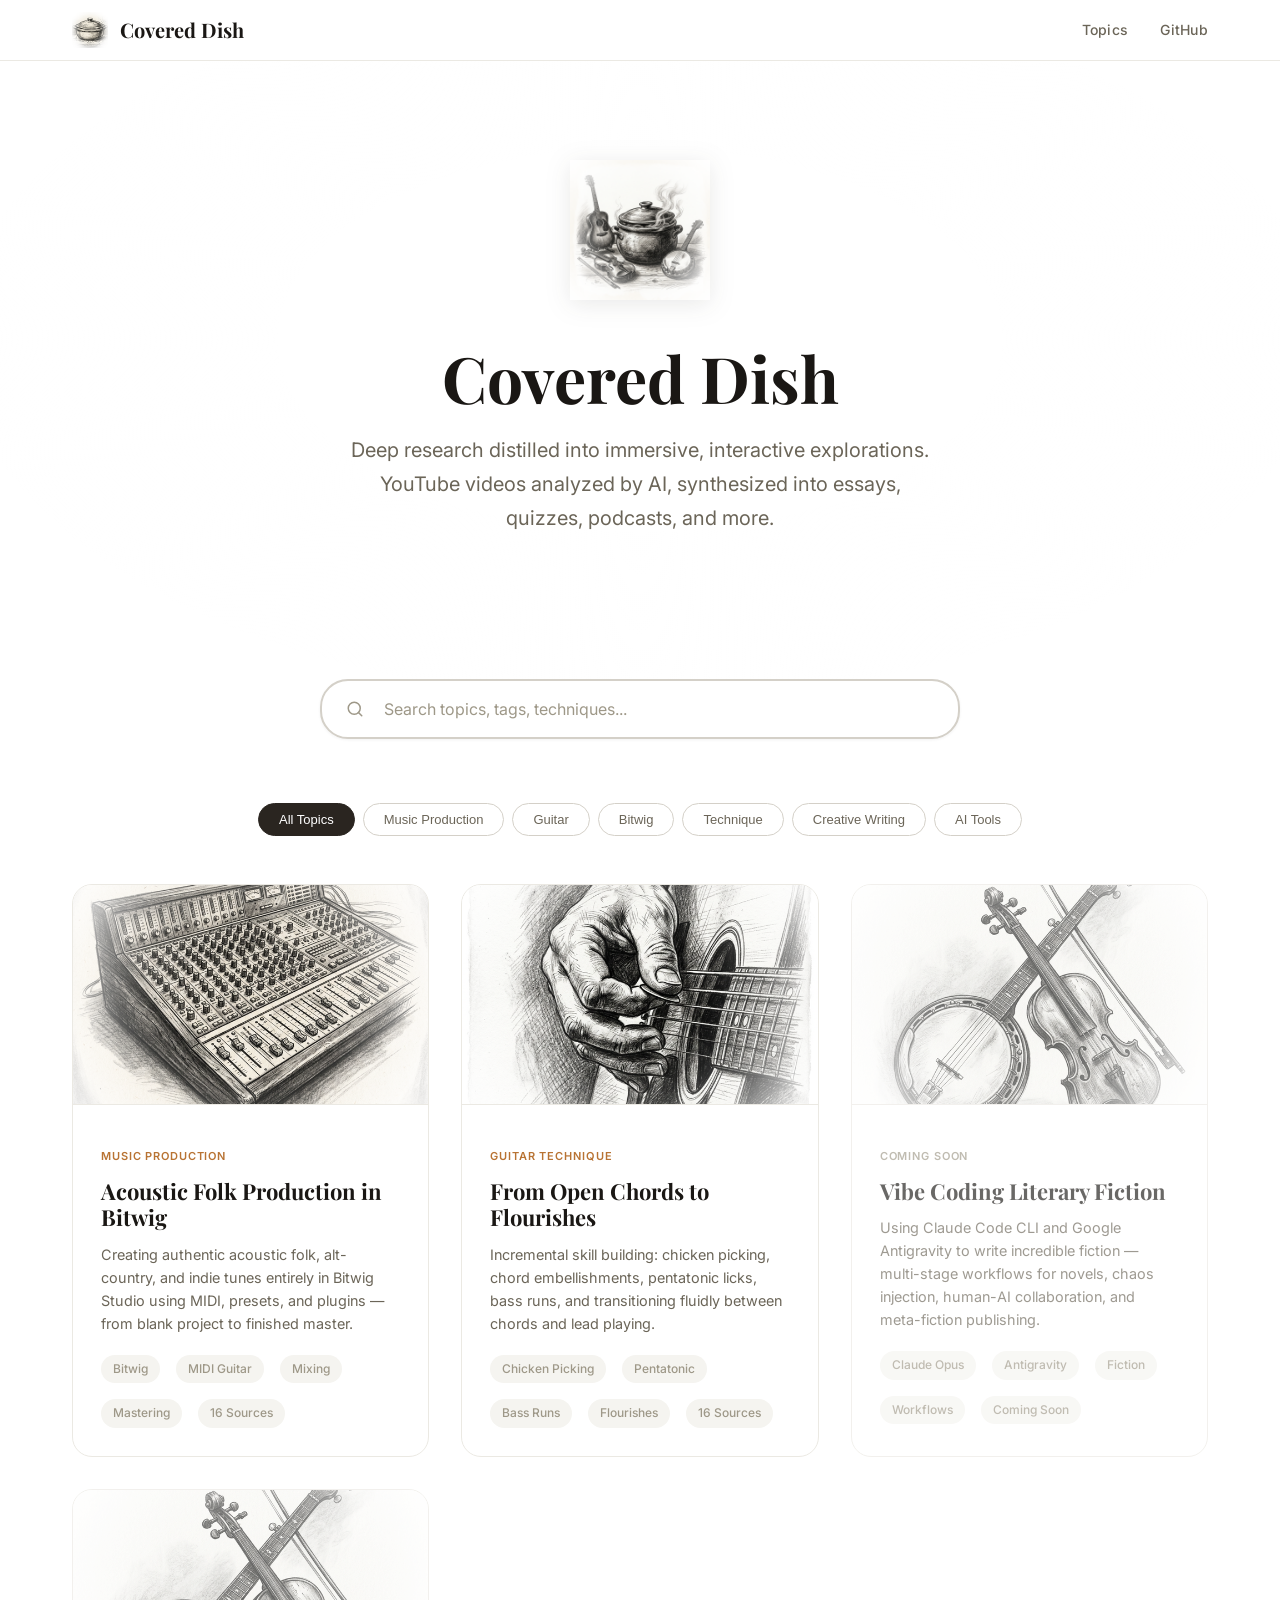
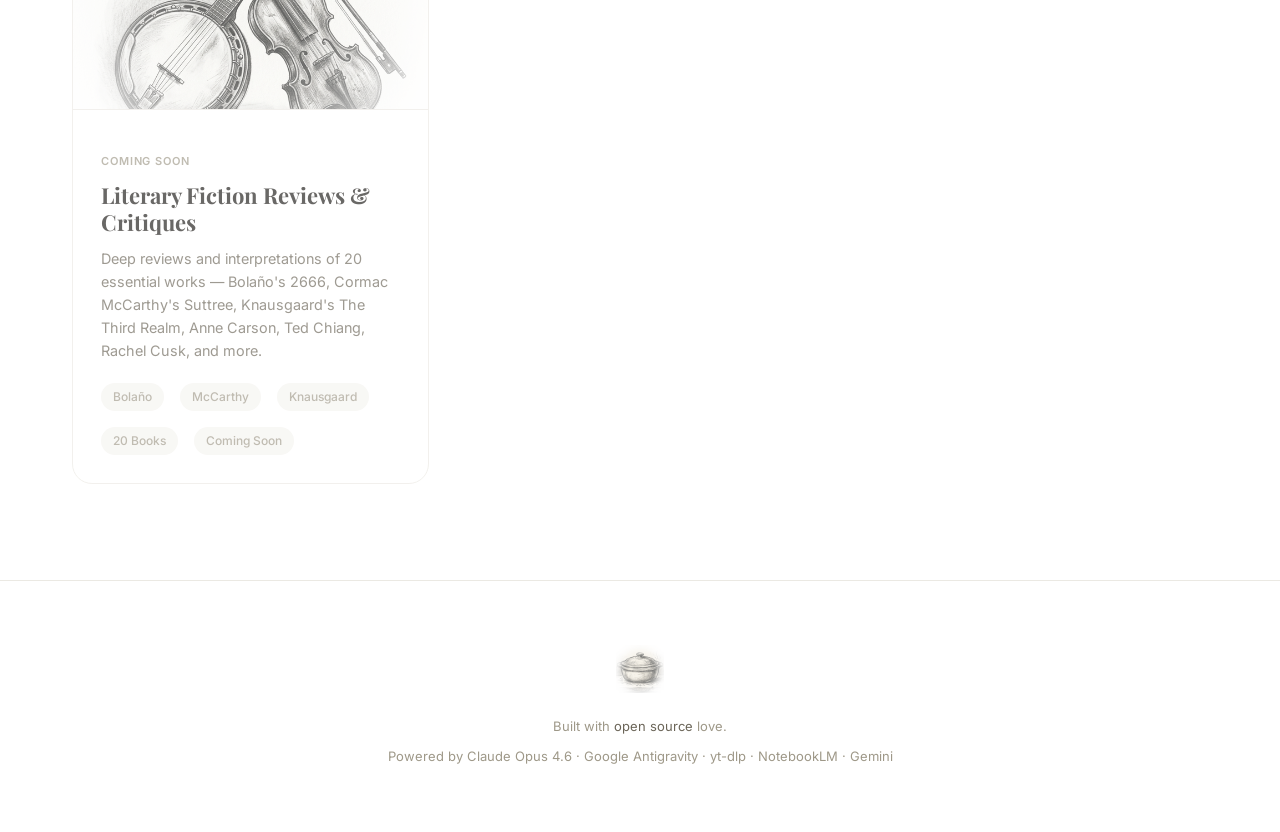
==== docs/index.html @ efb933a5 "feat: build GitHub Pages site with premium design - Home page: immersive hero, search/filter, 4 topi" ====
<!DOCTYPE html>
<html lang="en">

<head>
  <meta charset="UTF-8">
  <meta name="viewport" content="width=device-width, initial-scale=1.0">
  <title>Covered Dish — Music Production Research Hub</title>
  <meta name="description"
    content="Deep research into acoustic folk production, guitar techniques, and creative workflows. Powered by AI-synthesized video analysis.">
  <link rel="stylesheet" href="css/style.css">
  <link rel="icon" href="images/logo.png" type="image/png">
</head>

<body>

  <!-- Navigation -->
  <nav class="nav" id="nav">
    <div class="nav-inner">
      <a href="/" class="nav-logo">
        <img src="images/logo.png" alt="Covered Dish">
        <span>Covered Dish</span>
      </a>
      <div class="nav-links">
        <a href="#topics">Topics</a>
        <a href="https://github.com/covered-dish/covered-dish.github.io" target="_blank">GitHub</a>
      </div>
    </div>
  </nav>

  <!-- Hero -->
  <section class="hero">
    <div class="hero-content">
      <img src="images/covered_dish_hero.png" alt="Covered Dish" class="hero-logo">
      <h1>Covered Dish</h1>
      <p class="hero-tagline">Deep research distilled into immersive, interactive explorations. YouTube videos analyzed
        by AI, synthesized into essays, quizzes, podcasts, and more.</p>
    </div>
  </section>

  <!-- Search & Filter -->
  <section class="container" id="topics">
    <div class="search-section">
      <div class="search-box">
        <div class="search-icon">
          <svg width="18" height="18" viewBox="0 0 24 24" fill="none" stroke="currentColor" stroke-width="2"
            stroke-linecap="round" stroke-linejoin="round">
            <circle cx="11" cy="11" r="8" />
            <line x1="21" y1="21" x2="16.65" y2="16.65" />
          </svg>
        </div>
        <input type="text" class="search-input" id="searchInput" placeholder="Search topics, tags, techniques...">
      </div>
    </div>

    <div class="filter-tags" id="filterTags">
      <button class="filter-tag active" data-filter="all">All Topics</button>
      <button class="filter-tag" data-filter="music-production">Music Production</button>
      <button class="filter-tag" data-filter="guitar">Guitar</button>
      <button class="filter-tag" data-filter="bitwig">Bitwig</button>
      <button class="filter-tag" data-filter="technique">Technique</button>
      <button class="filter-tag" data-filter="creative-writing">Creative Writing</button>
      <button class="filter-tag" data-filter="ai-tools">AI Tools</button>
    </div>

    <!-- Topic Cards -->
    <div class="topics-grid" id="topicsGrid">

      <!-- Card 1: Bitwig Acoustic Folk -->
      <a href="topics/bitwig-acoustic/index.html" class="topic-card" data-tags="music-production,bitwig,guitar"
        data-search="bitwig acoustic folk country indie rock midi guitar mixing mastering presets instruments plugins">
        <img src="images/mixing_console_sketch.png" alt="Mixing Console" class="topic-card-image">
        <div class="topic-card-body">
          <span class="topic-card-category">Music Production</span>
          <h3>Acoustic Folk Production in Bitwig</h3>
          <p>Creating authentic acoustic folk, alt-country, and indie tunes entirely in Bitwig Studio using MIDI,
            presets, and plugins — from blank project to finished master.</p>
          <div class="topic-card-meta">
            <span class="topic-card-tag">Bitwig</span>
            <span class="topic-card-tag">MIDI Guitar</span>
            <span class="topic-card-tag">Mixing</span>
            <span class="topic-card-tag">Mastering</span>
            <span class="topic-card-tag">16 Sources</span>
          </div>
        </div>
      </a>

      <!-- Card 2: Guitar Technique -->
      <a href="topics/guitar-technique/index.html" class="topic-card" data-tags="guitar,technique"
        data-search="acoustic guitar chicken picking travis picking pentatonic flourishes riffs bass runs chords strumming embellishments capo bluegrass country">
        <img src="images/chicken_picking_sketch.png" alt="Guitar Technique" class="topic-card-image">
        <div class="topic-card-body">
          <span class="topic-card-category">Guitar Technique</span>
          <h3>From Open Chords to Flourishes</h3>
          <p>Incremental skill building: chicken picking, chord embellishments, pentatonic licks, bass runs, and
            transitioning fluidly between chords and lead playing.</p>
          <div class="topic-card-meta">
            <span class="topic-card-tag">Chicken Picking</span>
            <span class="topic-card-tag">Pentatonic</span>
            <span class="topic-card-tag">Bass Runs</span>
            <span class="topic-card-tag">Flourishes</span>
            <span class="topic-card-tag">16 Sources</span>
          </div>
        </div>
      </a>

      <!-- Card 3: Vibe Coding Fiction (Coming Soon) -->
      <div class="topic-card" data-tags="creative-writing,ai-tools"
        data-search="vibe coding fiction novel writing claude code antigravity workflow research outline draft edit publish meta-fiction"
        style="opacity: 0.65; cursor: default;">
        <img src="images/banjo_fiddle_sketch.png" alt="Fiction Writing" class="topic-card-image">
        <div class="topic-card-body">
          <span class="topic-card-category" style="color: var(--warm-gray-400);">Coming Soon</span>
          <h3>Vibe Coding Literary Fiction</h3>
          <p>Using Claude Code CLI and Google Antigravity to write incredible fiction — multi-stage workflows for
            novels, chaos injection, human-AI collaboration, and meta-fiction publishing.</p>
          <div class="topic-card-meta">
            <span class="topic-card-tag">Claude Opus</span>
            <span class="topic-card-tag">Antigravity</span>
            <span class="topic-card-tag">Fiction</span>
            <span class="topic-card-tag">Workflows</span>
            <span class="topic-card-tag">Coming Soon</span>
          </div>
        </div>
      </div>

      <!-- Card 4: Literary Fiction Reviews (Coming Soon) -->
      <div class="topic-card" data-tags="creative-writing"
        data-search="literary fiction reviews critiques interpretations bolano mccarthy knausgaard carson cusk coetzee chiang orwell pessoa johnson everett williams lethem smith mann carrington watkins krastev kagan"
        style="opacity: 0.65; cursor: default;">
        <img src="images/banjo_fiddle_sketch.png" alt="Books" class="topic-card-image">
        <div class="topic-card-body">
          <span class="topic-card-category" style="color: var(--warm-gray-400);">Coming Soon</span>
          <h3>Literary Fiction Reviews & Critiques</h3>
          <p>Deep reviews and interpretations of 20 essential works — Bolaño's 2666, Cormac McCarthy's Suttree,
            Knausgaard's The Third Realm, Anne Carson, Ted Chiang, Rachel Cusk, and more.</p>
          <div class="topic-card-meta">
            <span class="topic-card-tag">Bolaño</span>
            <span class="topic-card-tag">McCarthy</span>
            <span class="topic-card-tag">Knausgaard</span>
            <span class="topic-card-tag">20 Books</span>
            <span class="topic-card-tag">Coming Soon</span>
          </div>
        </div>
      </div>

    </div>
  </section>

  <!-- Footer -->
  <footer class="footer">
    <img src="images/logo.png" alt="Covered Dish" class="footer-logo">
    <p>Built with <a href="https://github.com/covered-dish/covered-dish.github.io">open source</a> love.</p>
    <p style="margin-top: 0.5rem;">Powered by Claude Opus 4.6 · Google Antigravity · yt-dlp · NotebookLM · Gemini</p>
  </footer>

  <!-- Back to top -->
  <button class="back-to-top" id="backToTop" aria-label="Back to top">↑</button>

  <script src="js/app.js"></script>
</body>

</html>
---- docs/css/style.css ----
/* ============================================================
   Covered Dish — Design System
   White background, charcoal illustration aesthetic
   ============================================================ */

@import url('https://fonts.googleapis.com/css2?family=Inter:wght@300;400;500;600;700&family=Playfair+Display:ital,wght@0,400;0,700;1,400&display=swap');

/* === Reset & Base === */
*, *::before, *::after { box-sizing: border-box; margin: 0; padding: 0; }

:root {
  --white: #ffffff;
  --off-white: #fafaf8;
  --warm-gray-50: #f5f4f0;
  --warm-gray-100: #ebe9e3;
  --warm-gray-200: #d4d0c8;
  --warm-gray-400: #9e9888;
  --warm-gray-600: #6b6558;
  --warm-gray-800: #3d382e;
  --charcoal: #2a2520;
  --ink: #1a1714;
  --accent-warm: #8b7355;
  --accent-copper: #b87333;
  --accent-sage: #7a8b6f;
  --accent-clay: #c4703f;
  --shadow-sm: 0 1px 3px rgba(42, 37, 32, 0.06);
  --shadow-md: 0 4px 12px rgba(42, 37, 32, 0.08);
  --shadow-lg: 0 8px 30px rgba(42, 37, 32, 0.12);
  --shadow-xl: 0 16px 50px rgba(42, 37, 32, 0.15);
  --radius-sm: 8px;
  --radius-md: 12px;
  --radius-lg: 20px;
  --radius-xl: 28px;
  --transition: 0.3s cubic-bezier(0.4, 0, 0.2, 1);
  --transition-spring: 0.4s cubic-bezier(0.34, 1.56, 0.64, 1);
}

html { scroll-behavior: smooth; font-size: 16px; }

body {
  font-family: 'Inter', -apple-system, BlinkMacSystemFont, sans-serif;
  background: var(--white);
  color: var(--charcoal);
  line-height: 1.7;
  -webkit-font-smoothing: antialiased;
  overflow-x: hidden;
}

h1, h2, h3, h4 {
  font-family: 'Playfair Display', Georgia, serif;
  line-height: 1.2;
  color: var(--ink);
}

a { color: var(--accent-warm); text-decoration: none; transition: color var(--transition); }
a:hover { color: var(--accent-copper); }

img { max-width: 100%; height: auto; }

/* === Layout === */
.container { max-width: 1200px; margin: 0 auto; padding: 0 2rem; }
.container-narrow { max-width: 800px; margin: 0 auto; padding: 0 2rem; }

/* === Navigation === */
.nav {
  position: fixed; top: 0; left: 0; right: 0; z-index: 100;
  background: rgba(255, 255, 255, 0.92);
  backdrop-filter: blur(20px);
  border-bottom: 1px solid var(--warm-gray-100);
  transition: var(--transition);
}
.nav.scrolled {
  box-shadow: var(--shadow-md);
}
.nav-inner {
  display: flex; align-items: center; justify-content: space-between;
  max-width: 1200px; margin: 0 auto; padding: 0.75rem 2rem;
}
.nav-logo {
  display: flex; align-items: center; gap: 0.75rem;
  font-family: 'Playfair Display', serif; font-size: 1.25rem;
  font-weight: 700; color: var(--ink);
}
.nav-logo img { height: 36px; width: 36px; object-fit: contain; }
.nav-links { display: flex; gap: 2rem; align-items: center; }
.nav-links a {
  font-size: 0.875rem; font-weight: 500; color: var(--warm-gray-600);
  letter-spacing: 0.02em; position: relative;
}
.nav-links a::after {
  content: ''; position: absolute; bottom: -4px; left: 0; width: 0;
  height: 2px; background: var(--accent-copper); transition: width var(--transition);
}
.nav-links a:hover { color: var(--ink); }
.nav-links a:hover::after { width: 100%; }

/* === Hero Section === */
.hero {
  padding: 10rem 2rem 6rem;
  text-align: center;
  position: relative;
  overflow: hidden;
}
.hero::before {
  content: ''; position: absolute; inset: 0;
  background: radial-gradient(ellipse at center, transparent 40%, var(--white) 75%);
  z-index: 1;
}
.hero-content { position: relative; z-index: 2; }
.hero-logo {
  width: 140px; height: 140px;
  margin: 0 auto 2rem;
  animation: fadeInScale 1s ease-out;
  filter: drop-shadow(0 4px 12px rgba(42, 37, 32, 0.1));
}
@keyframes fadeInScale {
  from { opacity: 0; transform: scale(0.8) translateY(20px); }
  to { opacity: 1; transform: scale(1) translateY(0); }
}
.hero h1 {
  font-size: clamp(2.5rem, 5vw, 4rem);
  margin-bottom: 1rem;
  animation: fadeInUp 1s ease-out 0.2s both;
}
.hero-tagline {
  font-size: 1.25rem; color: var(--warm-gray-600);
  max-width: 600px; margin: 0 auto 3rem;
  animation: fadeInUp 1s ease-out 0.4s both;
}
@keyframes fadeInUp {
  from { opacity: 0; transform: translateY(20px); }
  to { opacity: 1; transform: translateY(0); }
}

/* === Search === */
.search-section {
  max-width: 640px; margin: 0 auto 4rem;
  animation: fadeInUp 1s ease-out 0.6s both;
}
.search-box {
  position: relative;
  display: flex; align-items: center;
  background: var(--white);
  border: 2px solid var(--warm-gray-200);
  border-radius: var(--radius-xl);
  padding: 0.25rem;
  transition: var(--transition);
  box-shadow: var(--shadow-sm);
}
.search-box:focus-within {
  border-color: var(--accent-copper);
  box-shadow: var(--shadow-md), 0 0 0 4px rgba(184, 115, 51, 0.1);
}
.search-icon {
  padding: 0 0.75rem 0 1.25rem;
  color: var(--warm-gray-400);
  display: flex; align-items: center;
}
.search-input {
  flex: 1; border: none; outline: none;
  font-size: 1rem; font-family: inherit;
  padding: 0.875rem 0.5rem; background: transparent;
  color: var(--charcoal);
}
.search-input::placeholder { color: var(--warm-gray-400); }

/* === Filter Tags === */
.filter-tags {
  display: flex; flex-wrap: wrap; gap: 0.5rem;
  justify-content: center; margin-bottom: 3rem;
  animation: fadeInUp 1s ease-out 0.8s both;
}
.filter-tag {
  padding: 0.5rem 1.25rem;
  border: 1.5px solid var(--warm-gray-200);
  border-radius: 999px;
  font-size: 0.8125rem; font-weight: 500;
  color: var(--warm-gray-600);
  cursor: pointer;
  transition: var(--transition);
  background: var(--white);
}
.filter-tag:hover {
  border-color: var(--accent-copper); color: var(--accent-copper);
  transform: translateY(-1px);
}
.filter-tag.active {
  background: var(--charcoal); color: var(--white);
  border-color: var(--charcoal);
}

/* === Topic Cards Grid === */
.topics-grid {
  display: grid;
  grid-template-columns: repeat(auto-fill, minmax(350px, 1fr));
  gap: 2rem; margin-bottom: 6rem;
}
.topic-card {
  background: var(--white);
  border: 1px solid var(--warm-gray-100);
  border-radius: var(--radius-lg);
  overflow: hidden;
  transition: var(--transition);
  cursor: pointer;
  position: relative;
}
.topic-card:hover {
  transform: translateY(-4px);
  box-shadow: var(--shadow-xl);
  border-color: var(--warm-gray-200);
}
.topic-card-image {
  width: 100%; height: 220px;
  object-fit: cover;
  border-bottom: 1px solid var(--warm-gray-100);
}
.topic-card-body { padding: 1.75rem; }
.topic-card-category {
  display: inline-block;
  font-size: 0.6875rem; font-weight: 600;
  letter-spacing: 0.08em; text-transform: uppercase;
  color: var(--accent-copper);
  margin-bottom: 0.75rem;
}
.topic-card h3 {
  font-size: 1.375rem; margin-bottom: 0.75rem;
  transition: color var(--transition);
}
.topic-card:hover h3 { color: var(--accent-copper); }
.topic-card p {
  font-size: 0.9rem; color: var(--warm-gray-600);
  line-height: 1.6; margin-bottom: 1.25rem;
}
.topic-card-meta {
  display: flex; gap: 1rem; flex-wrap: wrap;
}
.topic-card-tag {
  font-size: 0.75rem; font-weight: 500;
  color: var(--warm-gray-400);
  background: var(--warm-gray-50);
  padding: 0.25rem 0.75rem;
  border-radius: 999px;
}

/* === Sub-site / Topic Detail Page === */
.topic-hero {
  padding: 9rem 2rem 4rem;
  text-align: center;
  background: linear-gradient(180deg, var(--warm-gray-50) 0%, var(--white) 100%);
}
.topic-hero h1 {
  font-size: clamp(2rem, 4vw, 3.25rem);
  margin-bottom: 1rem;
}
.topic-hero-desc {
  font-size: 1.125rem; color: var(--warm-gray-600);
  max-width: 700px; margin: 0 auto;
}

/* === Essay Content === */
.essay-section { padding: 4rem 0; }
.essay-content h2, .essay-content h3 {
  margin: 2.5rem 0 1rem;
}
.essay-content h2 { font-size: 1.75rem; }
.essay-content h3 { font-size: 1.375rem; }
.essay-content p {
  font-size: 1.0625rem; line-height: 1.85;
  color: var(--warm-gray-800); margin-bottom: 1.5rem;
}
.essay-content ol, .essay-content ul {
  margin: 1rem 0 1.5rem 1.5rem;
  color: var(--warm-gray-800);
}
.essay-content li {
  margin-bottom: 0.5rem; line-height: 1.7;
}
.essay-content strong { color: var(--ink); }
.essay-content em { color: var(--accent-warm); font-style: italic; }

/* Inline illustration break */
.illustration-break {
  margin: 3rem auto;
  text-align: center;
  max-width: 400px;
}
.illustration-break img {
  width: 100%;
  border-radius: var(--radius-md);
  opacity: 0.9;
  transition: opacity var(--transition);
}
.illustration-break img:hover { opacity: 1; }

/* === Media Players === */
.media-section {
  padding: 3rem 0;
  border-top: 1px solid var(--warm-gray-100);
}
.media-section h2 { margin-bottom: 2rem; }
.media-grid {
  display: grid;
  grid-template-columns: repeat(auto-fit, minmax(300px, 1fr));
  gap: 1.5rem;
}
.media-card {
  background: var(--warm-gray-50);
  border-radius: var(--radius-md);
  overflow: hidden;
  border: 1px solid var(--warm-gray-100);
}
.media-card audio, .media-card video {
  width: 100%; display: block;
}
.media-card-info {
  padding: 1rem 1.25rem;
}
.media-card-title {
  font-size: 0.875rem; font-weight: 600; color: var(--ink);
  margin-bottom: 0.25rem;
}
.media-card-type {
  font-size: 0.75rem; color: var(--warm-gray-400);
  text-transform: uppercase; letter-spacing: 0.05em;
}

/* === Interactive Quiz === */
.quiz-section { padding: 4rem 0; }
.quiz-section h2 { margin-bottom: 0.5rem; }
.quiz-subtitle {
  color: var(--warm-gray-600); margin-bottom: 2rem; font-size: 0.95rem;
}
.quiz-question {
  background: var(--warm-gray-50);
  border: 1px solid var(--warm-gray-100);
  border-radius: var(--radius-md);
  padding: 2rem;
  margin-bottom: 1.5rem;
  transition: var(--transition);
}
.quiz-question-text {
  font-family: 'Playfair Display', serif;
  font-size: 1.125rem; margin-bottom: 1.25rem; color: var(--ink);
  line-height: 1.5;
}
.quiz-question-number {
  font-size: 0.75rem; font-weight: 600; color: var(--accent-copper);
  text-transform: uppercase; letter-spacing: 0.06em;
  margin-bottom: 0.5rem;
}
.quiz-options { display: flex; flex-direction: column; gap: 0.625rem; }
.quiz-option {
  display: flex; align-items: center; gap: 0.75rem;
  padding: 0.875rem 1.25rem;
  border: 1.5px solid var(--warm-gray-200);
  border-radius: var(--radius-sm);
  cursor: pointer; font-size: 0.9375rem;
  transition: var(--transition);
  background: var(--white);
}
.quiz-option:hover {
  border-color: var(--accent-copper);
  background: rgba(184, 115, 51, 0.03);
}
.quiz-option.selected { border-color: var(--accent-copper); background: rgba(184, 115, 51, 0.06); }
.quiz-option.correct {
  border-color: var(--accent-sage); background: rgba(122, 139, 111, 0.08);
  color: #3d5a31;
}
.quiz-option.incorrect {
  border-color: #c44; background: rgba(204, 68, 68, 0.05);
  color: #993333; opacity: 0.7;
}
.quiz-option-letter {
  width: 28px; height: 28px;
  border-radius: 50%;
  background: var(--warm-gray-100);
  display: flex; align-items: center; justify-content: center;
  font-size: 0.75rem; font-weight: 600; color: var(--warm-gray-600);
  flex-shrink: 0;
}
.quiz-option.correct .quiz-option-letter { background: var(--accent-sage); color: white; }
.quiz-option.incorrect .quiz-option-letter { background: #c44; color: white; }
.quiz-feedback {
  margin-top: 0.75rem;
  padding: 0.75rem 1rem;
  border-radius: var(--radius-sm);
  font-size: 0.875rem;
  line-height: 1.5;
  display: none;
}
.quiz-feedback.show { display: block; }
.quiz-feedback.correct-feedback {
  background: rgba(122, 139, 111, 0.1);
  color: #3d5a31;
  border-left: 3px solid var(--accent-sage);
}
.quiz-feedback.incorrect-feedback {
  background: rgba(204, 68, 68, 0.06);
  color: #993333;
  border-left: 3px solid #c44;
}
.quiz-score {
  text-align: center; padding: 2rem;
  background: var(--warm-gray-50);
  border-radius: var(--radius-md);
  margin-top: 2rem;
  display: none;
}
.quiz-score.show { display: block; }
.quiz-score-number {
  font-family: 'Playfair Display', serif;
  font-size: 3rem; font-weight: 700; color: var(--accent-copper);
}
.quiz-score-label {
  font-size: 0.875rem; color: var(--warm-gray-600);
  margin-top: 0.5rem;
}

/* === Flashcards === */
.flashcards-section { padding: 4rem 0; }
.flashcards-grid {
  display: grid;
  grid-template-columns: repeat(auto-fill, minmax(280px, 1fr));
  gap: 1.25rem;
}
.flashcard {
  perspective: 1000px;
  height: 220px; cursor: pointer;
}
.flashcard-inner {
  position: relative; width: 100%; height: 100%;
  transition: transform 0.6s cubic-bezier(0.4, 0, 0.2, 1);
  transform-style: preserve-3d;
}
.flashcard.flipped .flashcard-inner { transform: rotateY(180deg); }
.flashcard-front, .flashcard-back {
  position: absolute; inset: 0;
  backface-visibility: hidden;
  border-radius: var(--radius-md);
  padding: 1.5rem;
  display: flex; flex-direction: column;
  justify-content: center; align-items: center;
  text-align: center;
  border: 1px solid var(--warm-gray-100);
}
.flashcard-front {
  background: var(--warm-gray-50);
  font-family: 'Playfair Display', serif;
  font-size: 1rem; color: var(--ink); line-height: 1.5;
}
.flashcard-back {
  background: var(--charcoal); color: var(--white);
  transform: rotateY(180deg);
  font-size: 0.875rem; line-height: 1.6;
}
.flashcard-hint {
  font-size: 0.6875rem; color: var(--warm-gray-400);
  margin-top: 0.75rem;
  font-style: italic;
}

/* === Infographic === */
.infographic-section { padding: 4rem 0; text-align: center; }
.infographic-section img {
  max-width: 100%;
  border-radius: var(--radius-md);
  box-shadow: var(--shadow-lg);
}

/* === Footer === */
.footer {
  padding: 4rem 2rem;
  border-top: 1px solid var(--warm-gray-100);
  text-align: center;
  color: var(--warm-gray-400);
  font-size: 0.8125rem;
}
.footer-logo { width: 48px; margin-bottom: 1rem; opacity: 0.6; }
.footer a { color: var(--warm-gray-600); }

/* === Responsive === */
@media (max-width: 768px) {
  .hero { padding: 8rem 1.5rem 4rem; }
  .topics-grid { grid-template-columns: 1fr; }
  .nav-links { display: none; }
  .container, .container-narrow { padding: 0 1.25rem; }
  .quiz-question { padding: 1.25rem; }
  .flashcards-grid { grid-template-columns: 1fr; }
}

/* === Utility Animations === */
.fade-in {
  opacity: 0; transform: translateY(16px);
  transition: opacity 0.6s ease, transform 0.6s ease;
}
.fade-in.visible { opacity: 1; transform: translateY(0); }

/* === Section Divider === */
.section-divider {
  width: 60px; height: 2px;
  background: var(--warm-gray-200);
  margin: 3rem auto;
}

/* Back to top */
.back-to-top {
  position: fixed; bottom: 2rem; right: 2rem;
  width: 44px; height: 44px;
  border-radius: 50%;
  background: var(--charcoal); color: var(--white);
  display: flex; align-items: center; justify-content: center;
  opacity: 0; visibility: hidden;
  transition: var(--transition);
  cursor: pointer; z-index: 99;
  box-shadow: var(--shadow-md);
  border: none; font-size: 1.25rem;
}
.back-to-top.show { opacity: 1; visibility: visible; }
.back-to-top:hover { transform: translateY(-2px); box-shadow: var(--shadow-lg); }
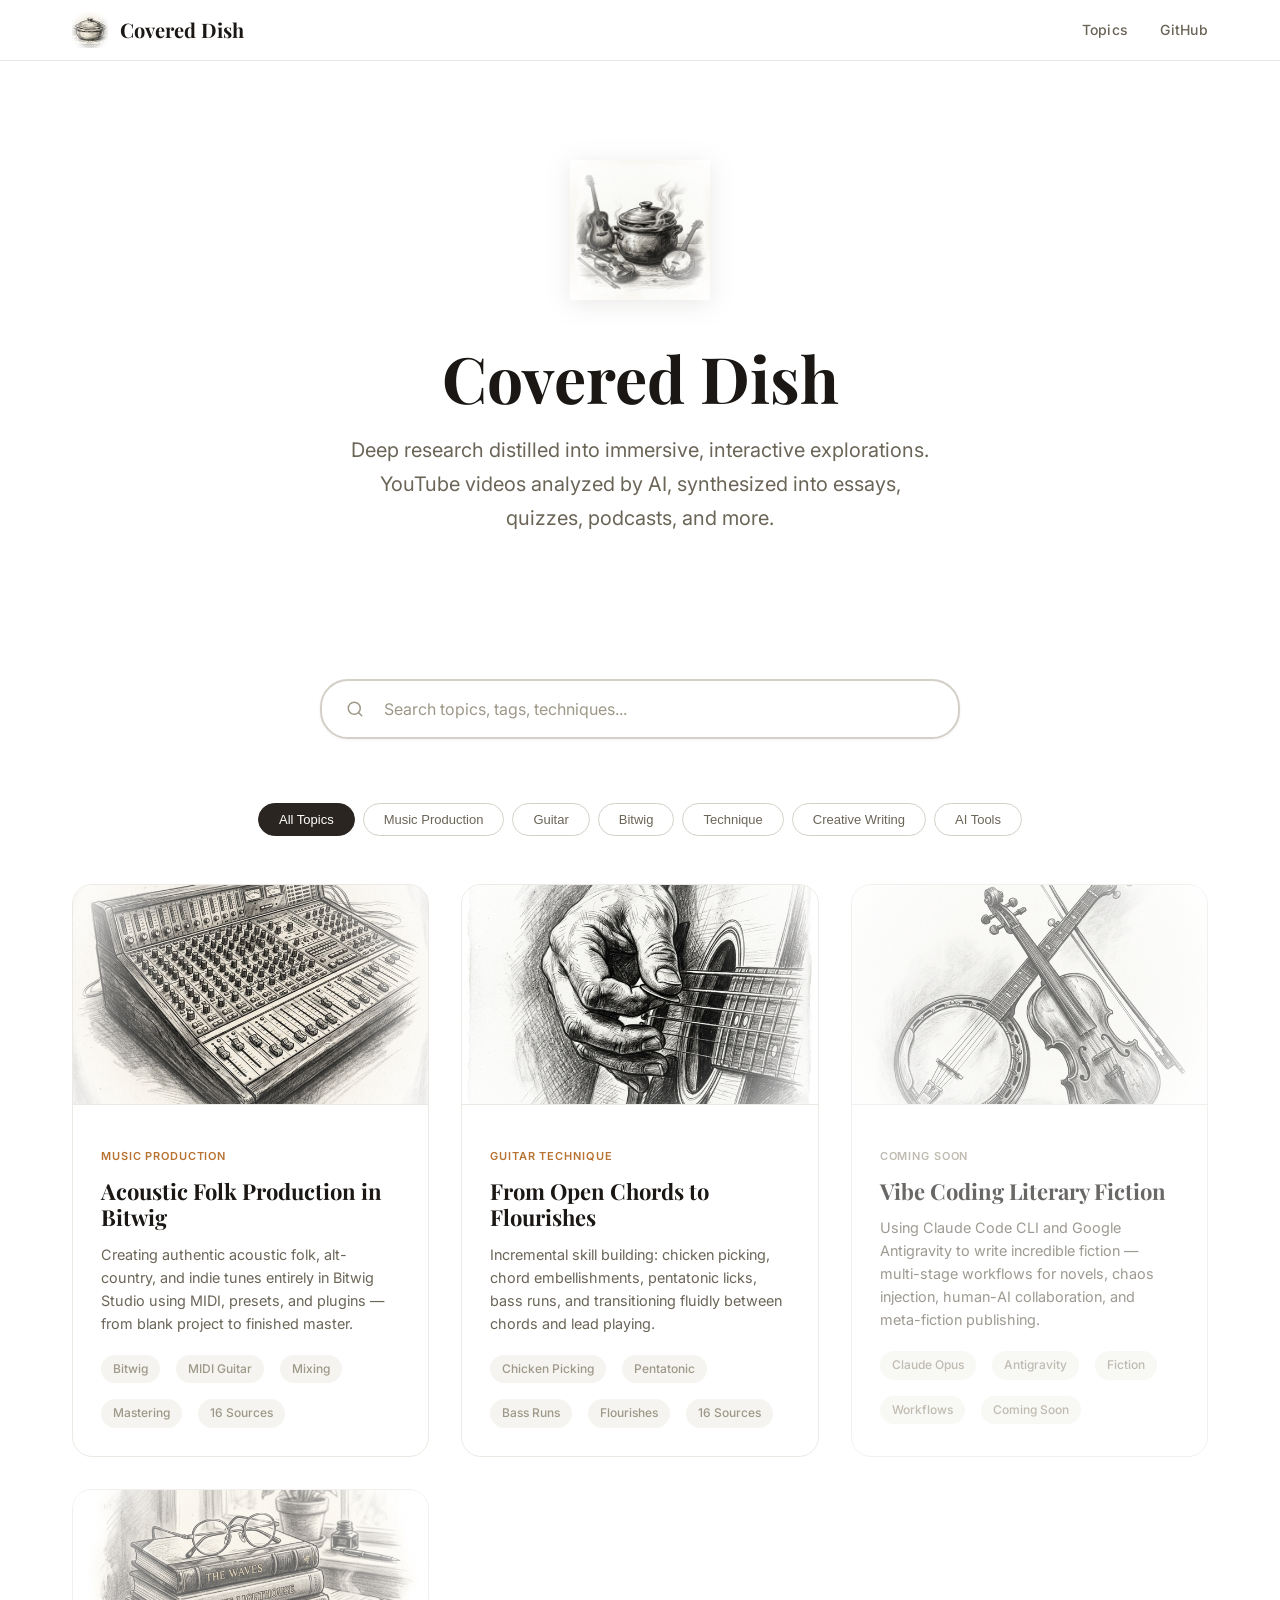
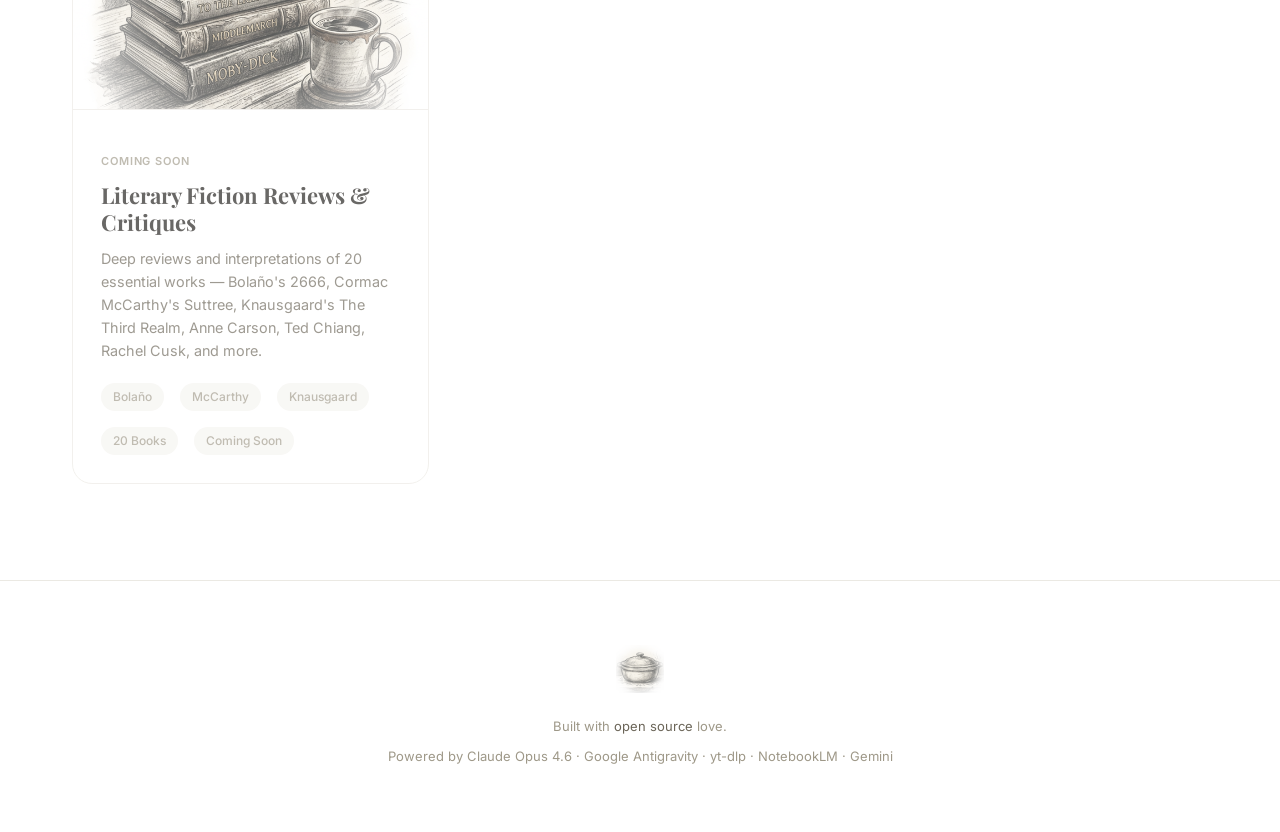
==== commit 8dd465a9: "docs: comprehensive README.md + GEMINI.md + books illustration - README.md: mermaid architecture + s" ====
--- a/docs/index.html
+++ b/docs/index.html
@@ -127,7 +127,7 @@
       <div class="topic-card" data-tags="creative-writing"
         data-search="literary fiction reviews critiques interpretations bolano mccarthy knausgaard carson cusk coetzee chiang orwell pessoa johnson everett williams lethem smith mann carrington watkins krastev kagan"
         style="opacity: 0.65; cursor: default;">
-        <img src="images/banjo_fiddle_sketch.png" alt="Books" class="topic-card-image">
+        <img src="images/books_stack_sketch.png" alt="Books" class="topic-card-image">
         <div class="topic-card-body">
           <span class="topic-card-category" style="color: var(--warm-gray-400);">Coming Soon</span>
           <h3>Literary Fiction Reviews & Critiques</h3>
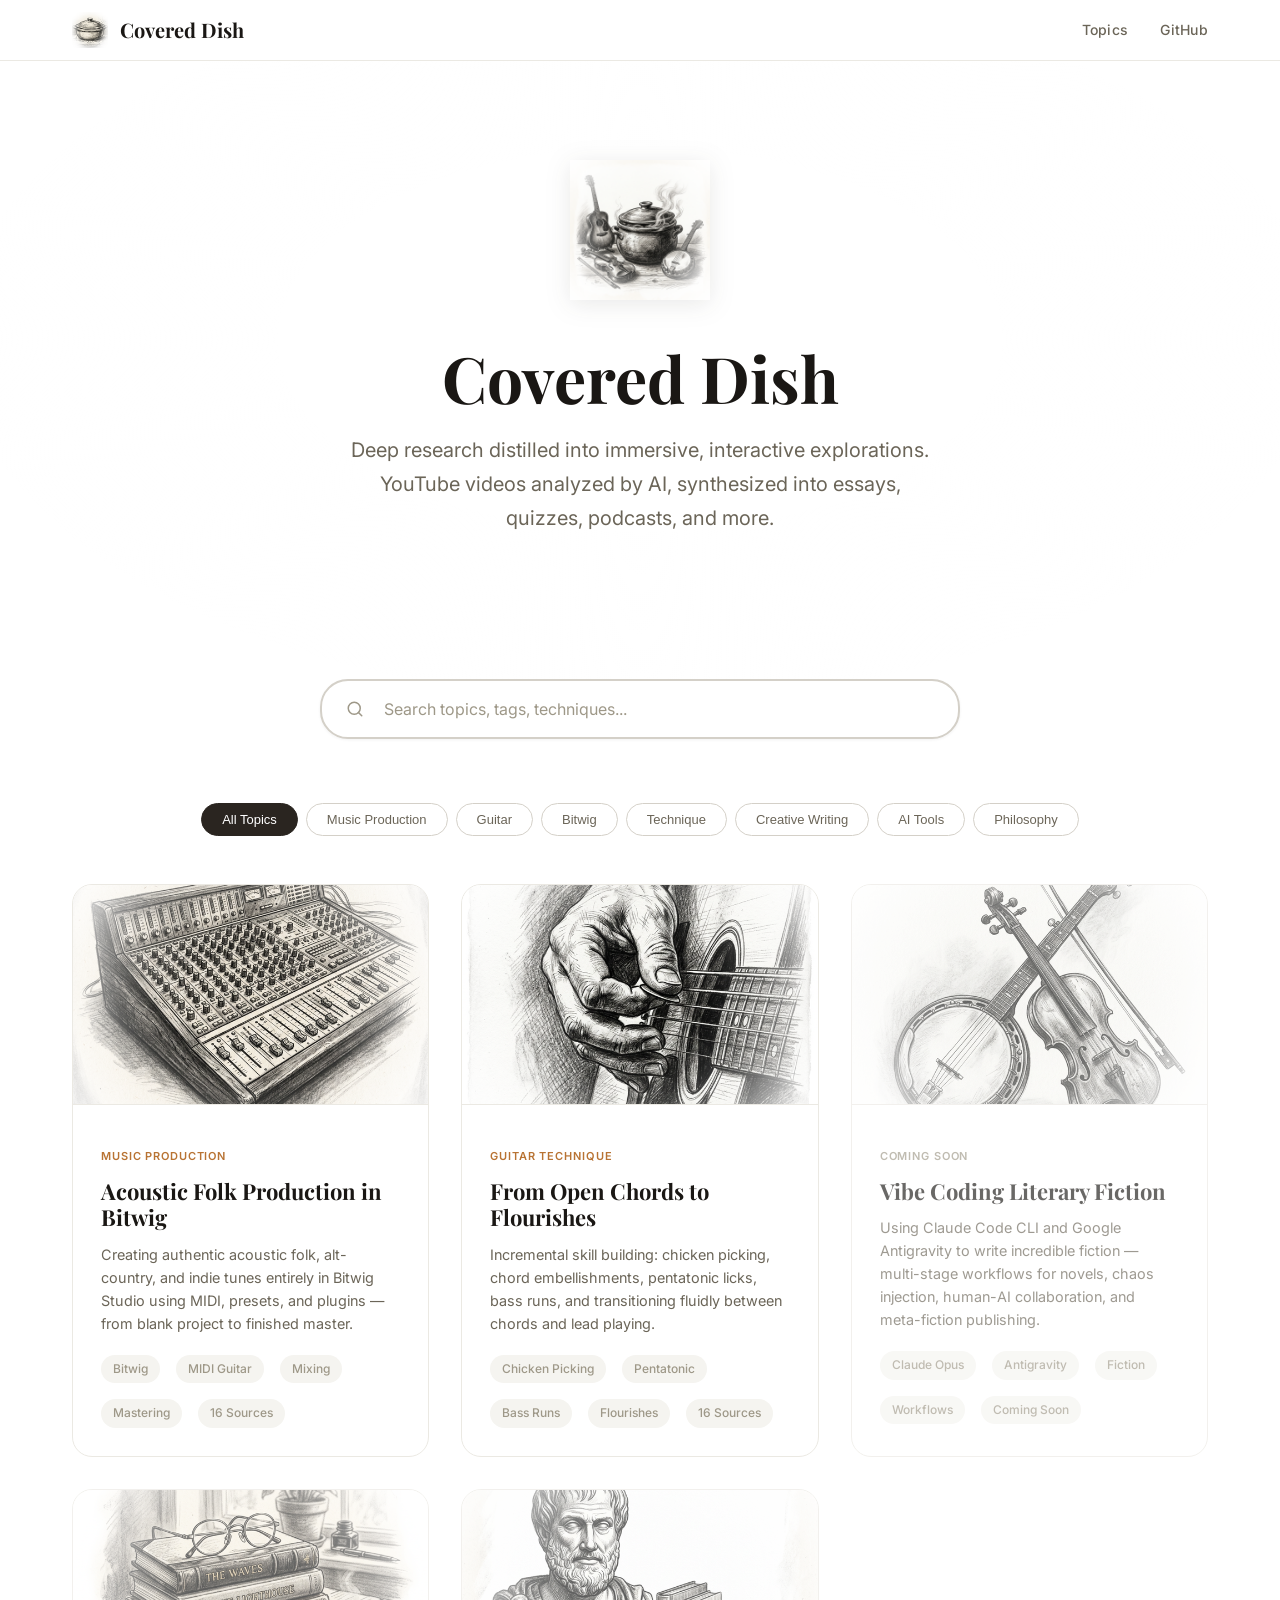
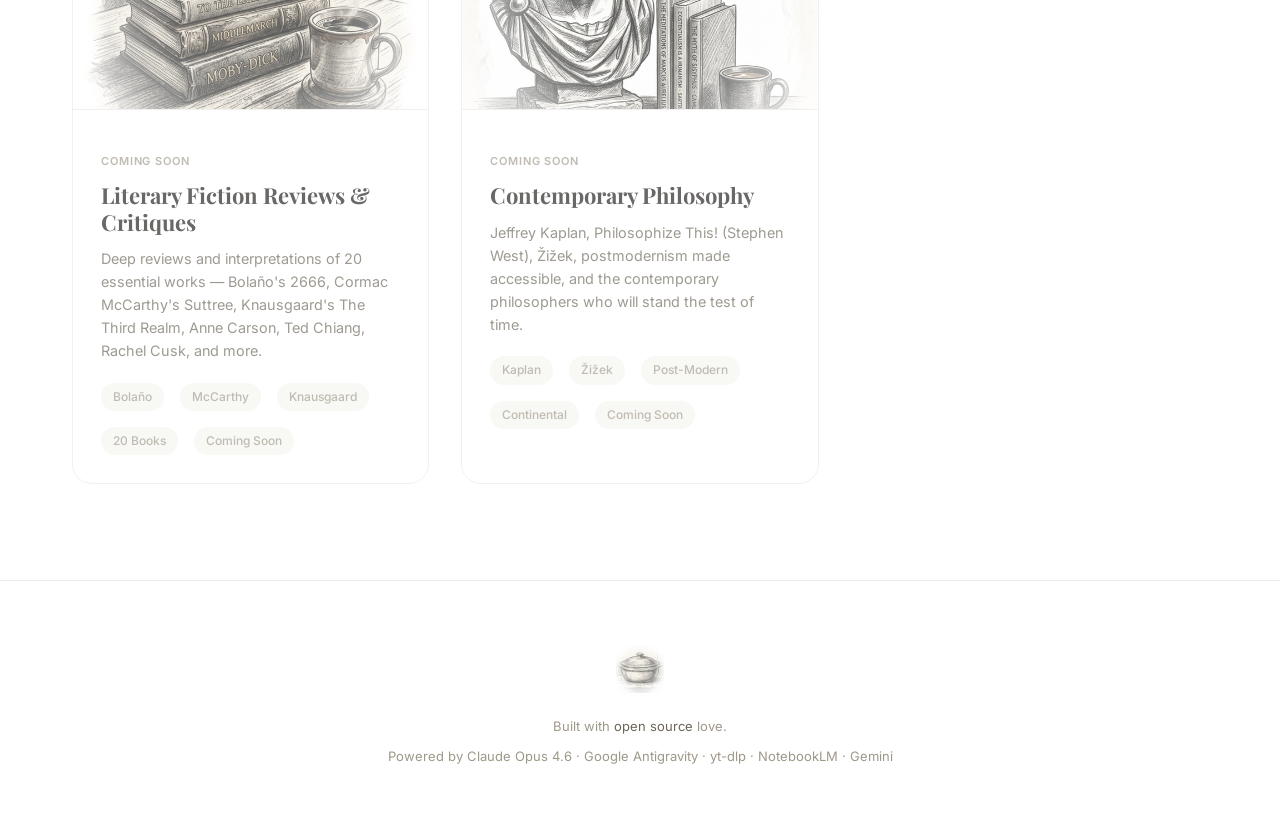
==== commit a7922bb8: "feat: add philosophy topic card + update site title - Card 5: Contemporary Philosophy (Kaplan, West," ====
--- a/docs/index.html
+++ b/docs/index.html
@@ -4,9 +4,9 @@
 <head>
   <meta charset="UTF-8">
   <meta name="viewport" content="width=device-width, initial-scale=1.0">
-  <title>Covered Dish — Music Production Research Hub</title>
+  <title>Covered Dish — Deep Research Hub</title>
   <meta name="description"
-    content="Deep research into acoustic folk production, guitar techniques, and creative workflows. Powered by AI-synthesized video analysis.">
+    content="Deep research into music production, guitar techniques, philosophy, fiction writing, and more. Powered by AI-synthesized video analysis.">
   <link rel="stylesheet" href="css/style.css">
   <link rel="icon" href="images/logo.png" type="image/png">
 </head>
@@ -60,6 +60,7 @@
       <button class="filter-tag" data-filter="technique">Technique</button>
       <button class="filter-tag" data-filter="creative-writing">Creative Writing</button>
       <button class="filter-tag" data-filter="ai-tools">AI Tools</button>
+      <button class="filter-tag" data-filter="philosophy">Philosophy</button>
     </div>
 
     <!-- Topic Cards -->
@@ -143,6 +144,26 @@
         </div>
       </div>
 
+      <!-- Card 5: Contemporary Philosophy (Coming Soon) -->
+      <div class="topic-card" data-tags="philosophy"
+        data-search="philosophy jeffrey kaplan philosophize this stephen west slavoj zizek postmodern contemporary philosophers existentialism epistemology ethics aesthetics metaphysics continental analytic"
+        style="opacity: 0.65; cursor: default;">
+        <img src="images/philosophy_thinker_sketch.png" alt="Philosophy" class="topic-card-image">
+        <div class="topic-card-body">
+          <span class="topic-card-category" style="color: var(--warm-gray-400);">Coming Soon</span>
+          <h3>Contemporary Philosophy</h3>
+          <p>Jeffrey Kaplan, Philosophize This! (Stephen West), Žižek, postmodernism made accessible, and the
+            contemporary philosophers who will stand the test of time.</p>
+          <div class="topic-card-meta">
+            <span class="topic-card-tag">Kaplan</span>
+            <span class="topic-card-tag">Žižek</span>
+            <span class="topic-card-tag">Post-Modern</span>
+            <span class="topic-card-tag">Continental</span>
+            <span class="topic-card-tag">Coming Soon</span>
+          </div>
+        </div>
+      </div>
+
     </div>
   </section>
 
